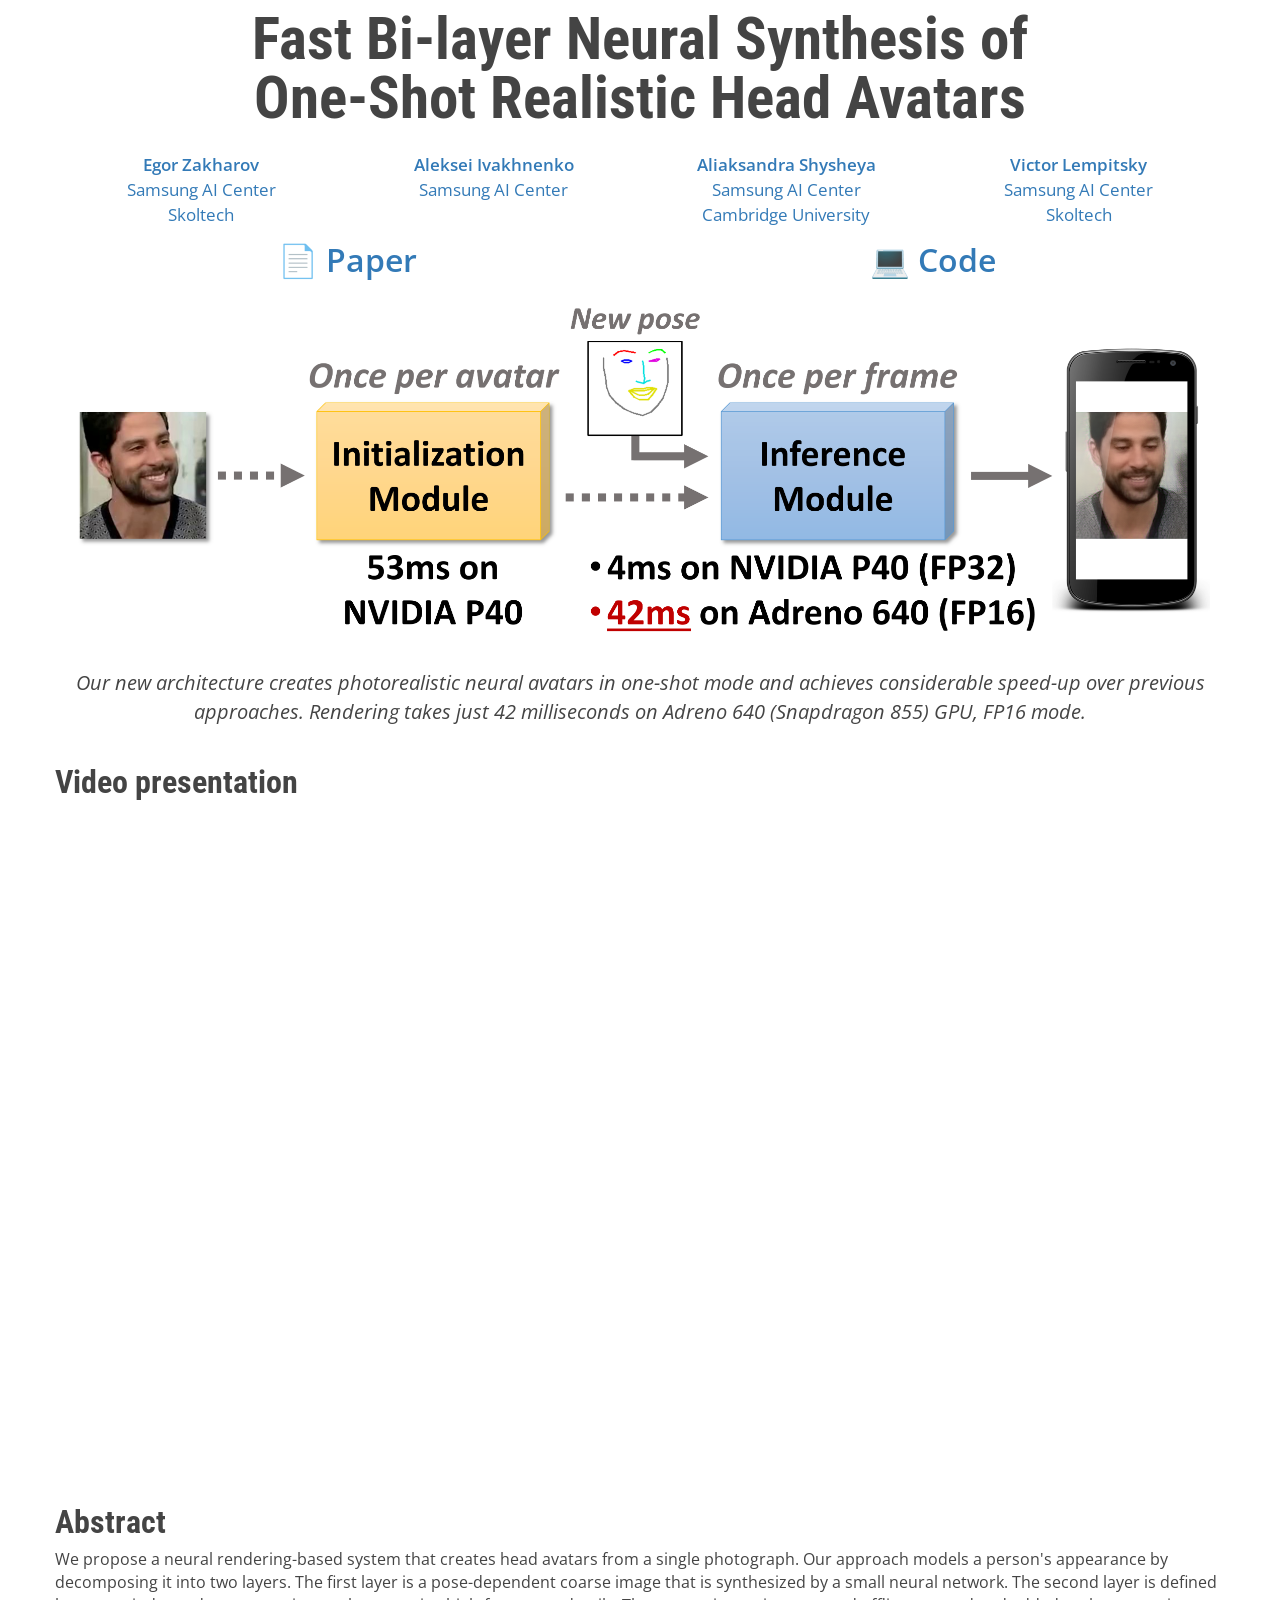
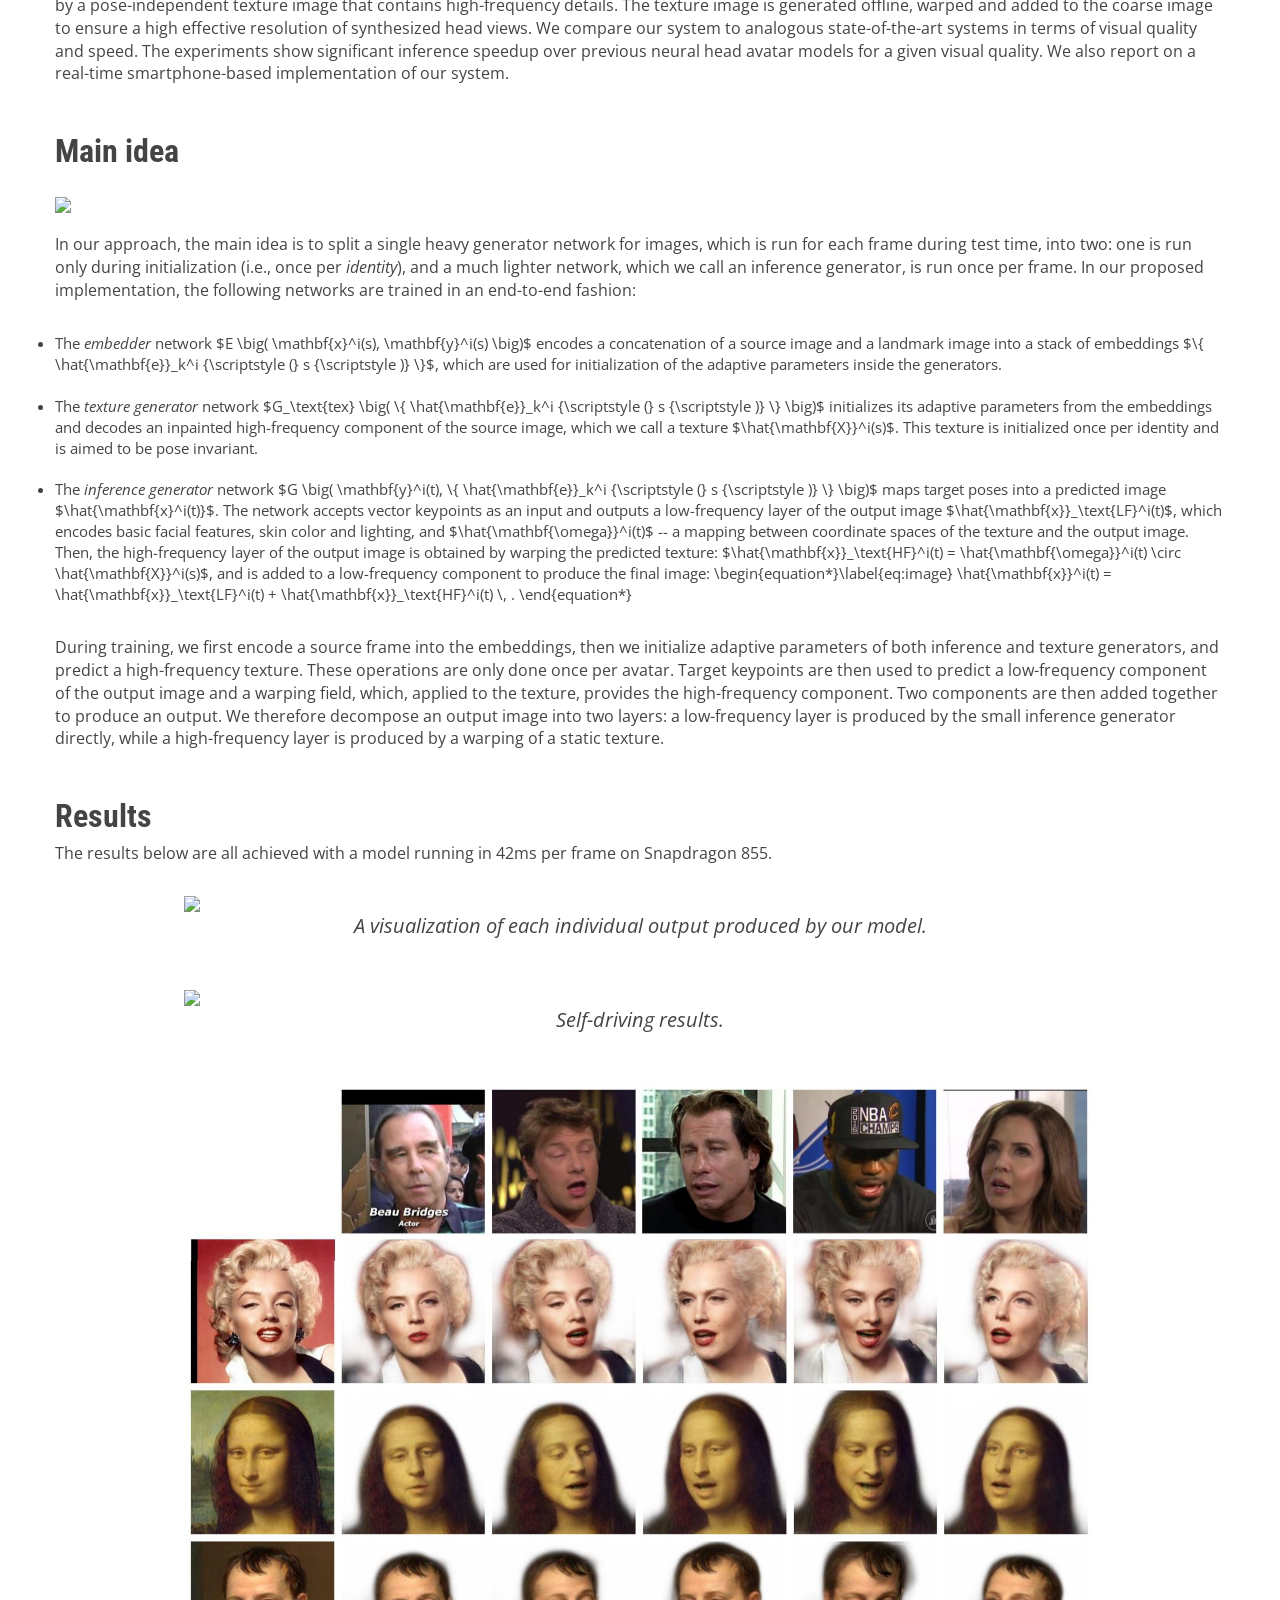
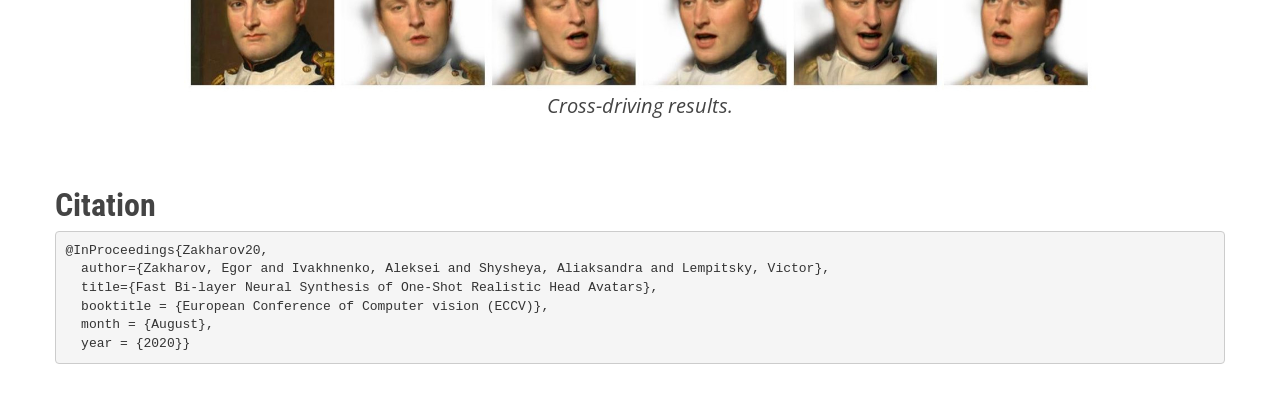
==== bilayer-model/index.html @ 9d3a12e8 "modified dirname" ====
<style type="text/css">
 * { padding: 0; margin: 0;}

    .container {
        padding: 0px;
        margin: 0px;
        color: #404040;
        font-size: 11pt;
        font-family: 'Open Sans', sans-serif;
        font-style: normal;
        font-weight: 400;
        color: #444;
        /*background-color: #FFFDFA;*/
        /*background: linear-gradient(to right, white, #eee, white);
        background: -webkit-linear-gradient( right, white, #eee, white)*/
        /*background-image: url("/PaintSwatches_1400x900.jpg");*/
        /*font-family: 'textbook', arial, sans-serif;*/
        /*margin-left: auto;
        margin-right: auto;*/
        /*max-width: 2000px;*/
    }

    .container-video {
      position: relative;
      overflow: hidden;
      width: 100%;
      padding-top: 56.25%; /* 16:9 Aspect Ratio (divide 9 by 16 = 0.5625) */
    }
    /* Then style the iframe to fit in the container div with full height and width */
    .responsive-iframe {
      position: absolute;
      top: 0;
      left: 0;
      bottom: 0;
      right: 0;
      width: 100%;
      height: 100%;
    }
   .section {
      padding-top: 20px;
      padding-bottom: 20px;
    }


   .title {
      color: #000000;
      font-family: 'Roboto Condensed', sans-serif;
      padding-top: 10px;
      padding-bottom: 25px;
      font-size: 44pt;
      line-height: 100%;
      font-weight: 700;
      color: #444;
    }
    
    .author {
      font-size: 13pt;
    }

    .links {
      font-size: 24pt;
    }

    .section_title {
      color: #000000;
      font-family: 'Roboto Condensed', sans-serif;
      /*padding-top: 10px;*/
      /*padding-bottom: 10px;*/
      font-size: 24pt;
      line-height: 100%;
      font-weight: 700;
      padding-bottom: 10px;
      color: #444;
      /*margin-left: auto;
        margin-right: auto;
      /*line-height: 100%;*/
      /*font-weight: 700;*/
    }
    
  .shadow {
      -webkit-box-shadow: 5px 5px 5px #aaa;
      -moz-box-shadow: 5px 5px 5px #aaa;
      box-shadow: 5px 5px 5px #aaa;
      margin-bottom: 10px;
  }

  .aff {
      margin-bottom: 16px;
      /*max-width: 40px;*/
      max-height: 30px
  }



    .img_authors {
      position: relative;
      max-width: 130px;
      max-height: 130px
    }

    .img_links {
      position: relative;
      max-width: 70px;
      max-height: 70px
    }

.img-responsive-2 {
  display: block;
  max-width: 80%;
  height: auto;
  margin-left: auto;
  margin-right: auto;
}

.text {
    position:relative;
    line-height:2em;
    overflow:hidden;
}
.fadingEffect {
    position:absolute;
    top:0; bottom:0; right:0;
    width:100%;
    background:#FFFAFA;
    -moz-animation: showHide 5s ease-in alternate infinite; /* Firefox */
    -webkit-animation: showHide 5s ease-in alternate infinite; /* Safari and Chrome */
    -ms-animation: showHide 5s ease-in alternate infinite; /* IE10 */
    -o-animation: showHide 5s ease-in alternate infinite; /* Opera */
    animation: showHide 5s ease-in alternate infinite;
}
@-webkit-keyframes showHide { /* Chrome, Safari */
    0% {width:100%}
    40% {width:0%}
    60% {width:0%;}
    100% {width:100%;}
}
@-moz-keyframes showHide { /* FF */
    0% {width:100%}
    40% {width:0%}
    60% {width:0%;}
    100% {width:100%;}
}
@-ms-keyframes showHide { /* IE10 */
    0% {width:100%}
    40% {width:0%}
    60% {width:0%;}
    100% {width:100%;}
}
@-o-keyframes showHide { /* Opera */
    0% {width:100%}
    40% {width:0%}
    60% {width:0%;}
    100% {width:100%;}
}
@keyframes showHide {
    0% {width:100%}
    40% {width:0%}
    60% {width:0%;}
    100% {width:100%;}
}


#cf {
  position:relative;
  max-height:301px;
  /*width:450px;*/

  width:100%;
  height:100%;
  /*overflow:hidden; */
  /*width:inherit;*/

  /*max-height: auto;*/

  /*margin:0 auto;*/
}

#cf img {
  position:absolute;
  
  /*height:100%;*/
  /*width:100%;*/

  opacity: 0;
  left:0;
  -webkit-transition: opacity 1s ease-in-out;
  -moz-transition: opacity 1s ease-in-out;
  -o-transition: opacity 1s ease-in-out;
  transition: opacity 1s ease-in-out;
  animation-name: cfFadeInOut;
  animation-timing-function: ease-in-out;
  animation-iteration-count: infinite;
  animation-duration: 28s;  /* 7*4 */
}


@keyframes cfFadeInOut {
  /* fade out */
  0% {
    opacity:0;
  }
  5% {
    opacity:1;
  }
  /* fade in */
  14.28% {
    opacity:1;
  }
  19.28% {
    opacity:0;
  }
}

#cf img:nth-of-type(7) {
  animation-delay: 24s;
}
#cf img:nth-of-type(6) {
  animation-delay: 20s;
}
#cf img:nth-of-type(5) {
  animation-delay: 16s;
}
#cf img:nth-of-type(4) {
  animation-delay: 12s;
}
#cf img:nth-of-type(3) {
  animation-delay: 8s;
}
#cf img:nth-of-type(2) {
  animation-delay: 4s;
}
#cf img:nth-of-type(1) {
  animation-delay: 0s;
}

.row-centered {
    text-align:center;
}
.col-centered {
    display:inline-block;
    float:none !important;
    /* reset the text-align */
    text-align:center;
    /* inline-block space fix */
    margin-right:-4px;
    min-width: 170px;
}

html, body {
  margin-top: 0px;
  margin-bottom: 0px;
  margin-left: 10px;
  margin-right: 10px;
  height: 100%;             /* need for iframe height 100% to work */
}

iframe {
  box-sizing: border-box;   /* make the border size be included in the height */
  /*display: block;            make them block to fix white space margin */
  width: 100%;
}

.hint {
  color: #A00;
  font-size: 10pt;
  margin-bottom: 10px;
}

.img-process {
  /*width: 100%;*/
  margin: 5px;
  max-height: 200px; 
  -webkit-transition: opacity 0.2s ease-in-out;
  -moz-transition: opacity 0.2s ease-in-out;
  -ms-transition: opacity 0.2s ease-in-out;
  -o-transition: opacity 0.2s ease-in-out;
  transition: opacity 0.2s ease-in-out;
  opacity: 1;
}
.img-process:hover{
  cursor: pointer;
  opacity: 0.6;
}

.centeredd {
  position: fixed;
  top: 50%;
  left: 50%;
  transform: translate(-50%, -50%);
  -webkit-transform: translate(-50%, -50%);
  -moz-transform: translate(-50%, -50%);
  -o-transform: translate(-50%, -50%);
  -ms-transform: translate(-50%, -50%);
}

p {
  font-size: 16px;
}

</style>

<!doctype html>
<html lang="en">
  <head>
    <!-- Global site tag (gtag.js) - Google Analytics -->
    <script async src="https://www.googletagmanager.com/gtag/js?id=UA-176056447-1"></script>
    <script>
      window.dataLayer = window.dataLayer || [];
      function gtag(){dataLayer.push(arguments);}
      gtag('js', new Date());

      gtag('config', 'UA-176056447-1');
    </script>

    <!-- <meta name="viewport" content="width=device-width, initial-scale=1.0"> -->
    <meta charset="utf-8">
    <meta name="viewport" content="width=device-width, initial-scale=1, shrink-to-fit=no">
    <title>Fast Bi-layer Neural Synthesis of One-Shot Realistic Head Avatars</title>
    <meta property="og:title" content="Fast Bi-layer Neural Synthesis of One-Shot Realistic Head Avatars" />

    <!-- Latest compiled and minified CSS -->
    <link rel="stylesheet" href="https://maxcdn.bootstrapcdn.com/bootstrap/3.3.7/css/bootstrap.min.css" integrity="sha384-BVYiiSIFeK1dGmJRAkycuHAHRg32OmUcww7on3RYdg4Va+PmSTsz/K68vbdEjh4u" crossorigin="anonymous">

    <!-- Optional theme -->
    <link rel="stylesheet" href="https://maxcdn.bootstrapcdn.com/bootstrap/3.3.7/css/bootstrap-theme.min.css" integrity="sha384-rHyoN1iRsVXV4nD0JutlnGaslCJuC7uwjduW9SVrLvRYooPp2bWYgmgJQIXwl/Sp" crossorigin="anonymous"><!-- <link rel="stylesheet" href="../css/bootstrap-theme.min.css"> -->

    <!-- Google fonts -->
    <!-- <link href="../css/google-fonts.css" rel="stylesheet" type="text/css"> -->
    <link href="https://fonts.googleapis.com/css?family=Roboto+Condensed:400,700|Open+Sans:300italic,400italic,600italic,400,700,300,600" rel="stylesheet" type="text/css">

    <!-- Photoswipe -->
    <link href="https://cdnjs.cloudflare.com/ajax/libs/photoswipe/4.1.2/photoswipe.css" rel="stylesheet">
    <link href="https://cdnjs.cloudflare.com/ajax/libs/photoswipe/4.1.2/default-skin/default-skin.css" rel="stylesheet">

    <script type="text/x-mathjax-config">
    MathJax.Hub.Config({
      tex2jax: {inlineMath: [['$','$'], ['\\(','\\)']]},
      TeX: { equationNumbers: { autoNumber: "AMS" } },
    });
    </script>

  <script type="text/javascript" async
    src="https://cdnjs.cloudflare.com/ajax/libs/mathjax/2.7.2/MathJax.js?config=TeX-MML-AM_CHTML">
  </script>
  <script>
    function resizeIframe(obj) {
      obj.style.height = 0;
      obj.style.height = (obj.contentWindow.document.body.scrollHeight + 5) + 'px';
    }
  </script>
  <script language="JavaScript">

    function resize_iframe()
    {
      obj = document.getElementById("myiframe")

      obj.style.height = 0;
      obj.style.height = (obj.contentWindow.document.body.scrollHeight) + 'px';
      
      document.getElementById("cf").style.height = document.getElementById("lastimage").height + 8;
    }
    window.onresize=resize_iframe; 
    

  </script>

  </head>

  <body>
    <script src="zepto.min.js"></script>
  <script>
    window.addEventListener('message', function(event) {
      if(height = event.data['height']) {
        $('iframe').css('height', height + 'px')
      }
    });
    

    // var resizeEvent = new Event('resize');
    // window.dispatchEvent(resizeEvent);
    
  </script>
  <div class="container">

  <center>
    <div class="title">Fast Bi-layer Neural Synthesis of <br/>
    One-Shot Realistic Head Avatars</div>
  </center>
   

 <center>
    <div class="row row-eq-height" style="margin-bottom: -10px">
      <!-- <div class="col-sm-12"> -->
      <div class="col-sm-15">
        <a href="https://scholar.google.com/citations?user=wyF-PxIAAAAJ">
          <div class="col-sm-3" style="margin-bottom: 10px">
            <!-- <div class="col-sm-12"> -->
              <div class="author"><span style="font-weight: 600">Egor Zakharov</span><br>Samsung AI Center<br>Skoltech</div>
            <!-- </div> -->
          </div>
        </a>
        <a href="https://www.linkedin.com/in/aleksei-ivakhnenko">
          <div class="col-sm-3" style="margin-bottom: 10px">
            <!-- <div class="col-sm-12"> -->
              <div class="author"><span style="font-weight: 600">Aleksei Ivakhnenko</span><br>Samsung AI Center</div>
            <!-- </div> -->
          </div>
        </a>
        <a href="https://scholar.google.com/citations?user=Zm8hNeUAAAAJ&hl=en">
          <div class="col-sm-3" style="margin-bottom: 10px">
            <!-- <div class="col-sm-12"> -->
              <div class="author"><span style="font-weight: 600">Aliaksandra Shysheya</span><br>Samsung AI Center<br>Cambridge University</div>
            <!-- </div> -->
          </div>
        </a>
        <a href="http://sites.skoltech.ru/compvision/members/vilem">
          <div class="col-sm-3" style="margin-bottom: 10px">
            <!-- <div class="col-sm-12"> -->
              <div class="author"><span style="font-weight: 600">Victor Lempitsky</span><br>Samsung AI Center<br>Skoltech</div>
            <!-- </div> -->
          </div>
        </a>
      </div>
      <div class="col-sm-15">
        <a href="">
          <div class="col-sm-6" style="margin-bottom: 10px">
            <!-- <div class="col-sm-12"> -->
              <div class="links"><span style="font-weight: 600">&#128196; Paper</span></div>
            <!-- </div> -->
          </div>
        </a>
        <a href="https://github.com/saic-violet/bilayer-model">
          <div class="col-sm-6" style="margin-bottom: 10px">
            <!-- <div class="col-sm-12"> -->
              <div class="links"><span style="font-weight: 600">💻 Code</span></div>
            <!-- </div> -->
          </div>
        </a>
      </div>
    <!-- </div> -->
    </div>
  </center>


  <!-- ====================================================== -->
  <!-- ===================== TEASER ============== -->
  <!-- ====================================================== -->

  <center>
    <div class="row section center row-eq-height">
      <div class="col center col-sm-12">
          <center>
          <img src="assets/teaser.png" class="img-responsive"/>
          </center>
        <span style="font-size:20px"><i><br>Our new architecture creates photorealistic neural avatars in one-shot mode and achieves considerable speed-up over previous approaches. Rendering takes just 42 milliseconds on Adreno 640 (Snapdragon 855) GPU, FP16 mode.</i>
        </span>
      </div>
    </div>
  </center>

  <div class="row section">
    <div class="section_title">Video presentation</div>
    <div class="col center col-sm-12 container-video">
      <iframe class="responsive-iframe" src="https://www.youtube.com/embed/54tji11VhOI" frameborder="0" allow="accelerometer; autoplay; encrypted-media; gyroscope; picture-in-picture" allowfullscreen></iframe>
    </div>
  </div>

  <!-- ====================================================== -->
  <!-- ===================== ABSTRACT ======================= -->
  <!-- ====================================================== -->
  <div class="row section">
    <!-- <div class="col-xs-8 col-xs-offset-2 text-justify"> -->
    <div class="section_title">Abstract</div>
    <p> <!-- style="text-indent: 30px" -->
      We propose a neural rendering-based system that creates head avatars from a single photograph. Our approach models a person's appearance by decomposing it into two layers. The first layer is a pose-dependent coarse image that is synthesized by a small neural network. The second layer is defined by a pose-independent texture image that contains high-frequency details. The texture image is generated offline, warped and added to the coarse image to ensure a high effective resolution of synthesized head views. We compare our system to analogous state-of-the-art systems in terms of visual quality and speed. The experiments show significant inference speedup over previous neural head avatar models for a given visual quality. We also report on a real-time smartphone-based implementation of our system.
    </p>
    <!-- </div> -->
  </div>
  
  <div class="row section">
    <!-- <div class="col-xs-8 col-xs-offset-2 text-justify"> -->
    <div class="section_title">Main idea</div>
    <center>
      <div class="row section center row-eq-height">
        <div class="col center col-sm-12">
            <center>
            <img src="assets/scheme.png" class="img-responsive"/>
            </center>
          </span>
        </div>
      </div>
    </center>
    <p> <!-- style="text-indent: 30px" -->
      In our approach, the main idea is to split a single heavy generator network for images, which is run for each frame during test time, into two: one is run only during initialization (i.e., once per <i>identity</i>), and a much lighter network, which we call an inference generator, is run once per frame. In our proposed implementation, the following networks are trained in an end-to-end fashion:
    </p>

    <br>

    <ul>
      <li>The <i>embedder</i> network $E \big( \mathbf{x}^i(s), \mathbf{y}^i(s) \big)$ encodes a concatenation of a source image and a landmark image into a stack of embeddings $\{ \hat{\mathbf{e}}_k^i {\scriptstyle  (} s {\scriptstyle  )} \}$, which are used for initialization of the adaptive parameters inside the generators.</li>

      <br>

      <li>The <i>texture generator</i> network $G_\text{tex} \big( \{ \hat{\mathbf{e}}_k^i {\scriptstyle  (} s {\scriptstyle  )} \} \big)$ initializes its adaptive parameters from the embeddings and decodes an inpainted high-frequency component of the source image, which we call a texture $\hat{\mathbf{X}}^i(s)$. This texture is initialized once per identity and is aimed to be pose invariant.</li>

      <br>

      <li>The <i>inference generator</i> network $G \big( \mathbf{y}^i(t), \{ \hat{\mathbf{e}}_k^i {\scriptstyle  (} s {\scriptstyle  )} \} \big)$ maps target poses into a predicted image $\hat{\mathbf{x}^i(t)}$. The network accepts vector keypoints as an input and outputs a low-frequency layer of the output image $\hat{\mathbf{x}}_\text{LF}^i(t)$, which encodes basic facial features, skin color and lighting, and $\hat{\mathbf{\omega}}^i(t)$ -- a mapping between coordinate spaces of the texture and the output image. Then, the high-frequency layer of the output image is obtained by warping the predicted texture: $\hat{\mathbf{x}}_\text{HF}^i(t) = \hat{\mathbf{\omega}}^i(t) \circ \hat{\mathbf{X}}^i(s)$, and is added to a low-frequency component to produce the final image:
                
      \begin{equation*}\label{eq:image}
          \hat{\mathbf{x}}^i(t) = \hat{\mathbf{x}}_\text{LF}^i(t) + \hat{\mathbf{x}}_\text{HF}^i(t) \, .
      \end{equation*}
      </li>
    </ul>

    <br>

    <p>
      During training, we first encode a source frame into the embeddings, then we initialize adaptive parameters of both inference and texture generators, and predict a high-frequency texture. These operations are only done once per avatar. Target keypoints are then used to predict a low-frequency component of the output image and a warping field, which, applied to the texture, provides the high-frequency component. Two components are then added together to produce an output. We therefore decompose an output image into two layers: a low-frequency layer is produced by the small inference generator directly, while a high-frequency layer is produced by a warping of a static texture.
    </p>
  </div>

  <div class="row section center row-eq-height">
    <!-- <div class="col-xs-8 col-xs-offset-2 text-justify"> -->
    <div class="section_title">Results</div>
    <p>The results below are all achieved with a model running in 42ms per frame on Snapdragon 855.</p>
    <br>
    <div class="col center col-sm-12">
      <center>
      <img src="assets/visuals_comp.gif" class="img-responsive-2 center"/>
      <span style="font-size:20px"><i>A visualization of each individual output produced by our model.<br><br></i></span>
      </center>
    </div>
    <div class="col center col-sm-12">
      <br>
      <center>
      <img src="assets/visuals_self.gif" class="img-responsive-2 center"/>
      <span style="font-size:20px"><i>Self-driving results.<br><br></i></span> 
      </center>
    </div>
    <div class="col center col-sm-12">
      <br>
      <center>
      <img src="assets/visuals_cross.jpg" class="img-responsive-2 center"/>
      <span style="font-size:20px"><i>Cross-driving results.<br><br></i></span> 
      </center>
    </div>
  </div>

  <div class="row section center row-eq-height">
    <!-- <div class="col-xs-8 col-xs-offset-2 text-justify"> -->
    <div class="section_title">Citation</div>
    <pre>
@InProceedings{Zakharov20,
  author={Zakharov, Egor and Ivakhnenko, Aleksei and Shysheya, Aliaksandra and Lempitsky, Victor},
  title={Fast Bi-layer Neural Synthesis of One-Shot Realistic Head Avatars},
  booktitle = {European Conference of Computer vision (ECCV)},
  month = {August},
  year = {2020}}</pre>                                
  </div>
</body>
</html>
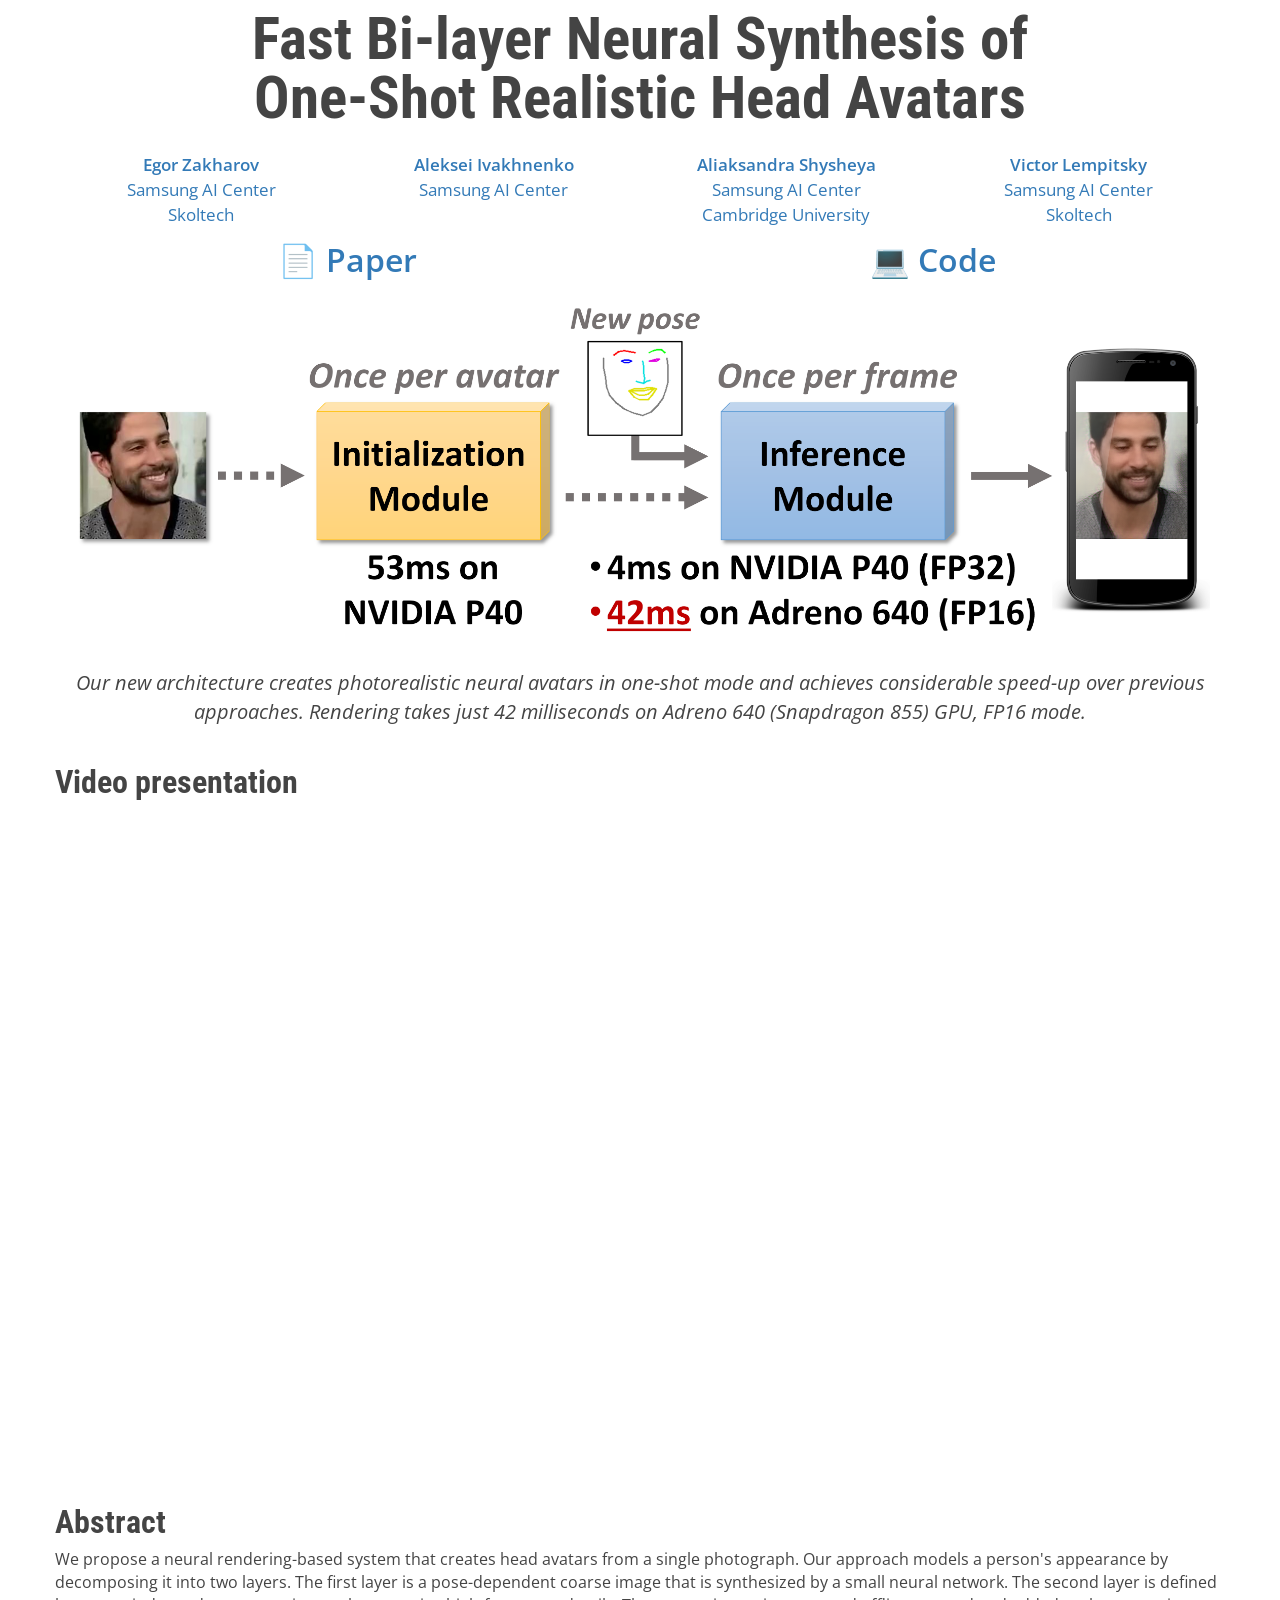
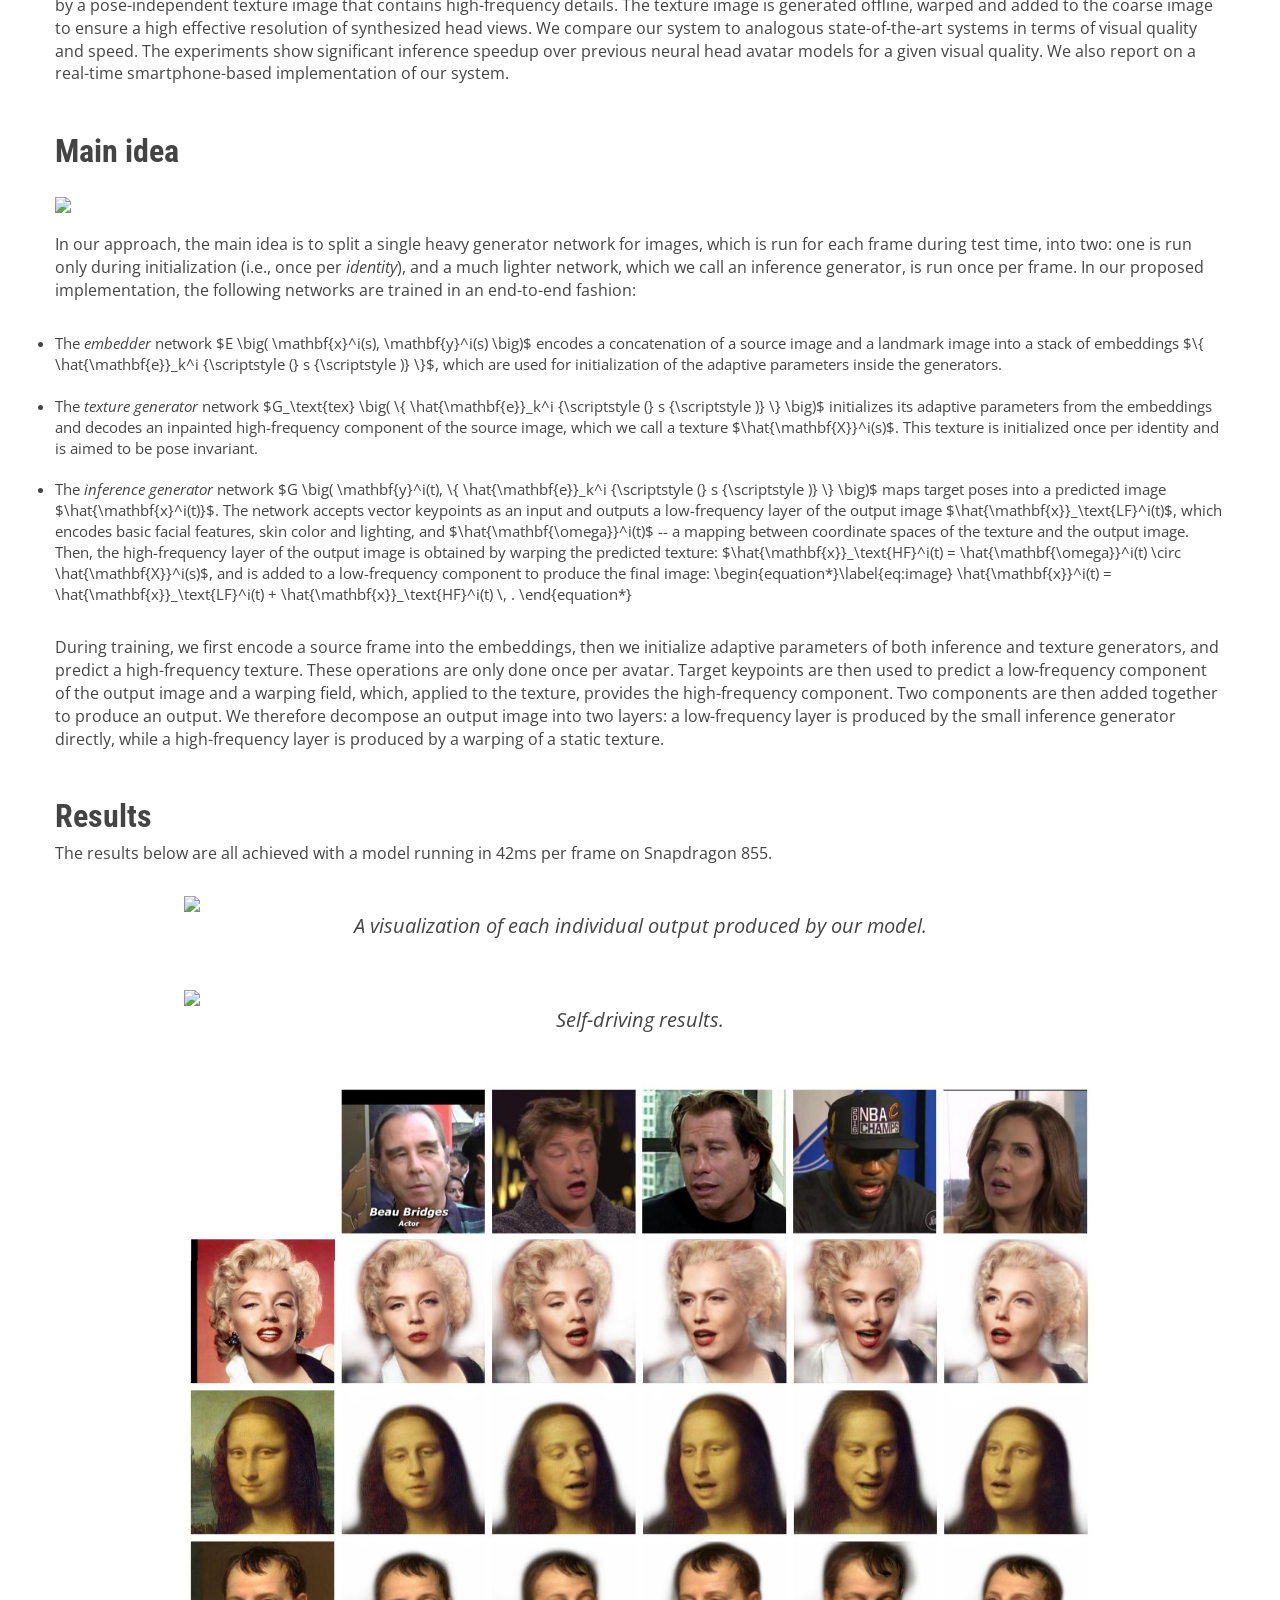
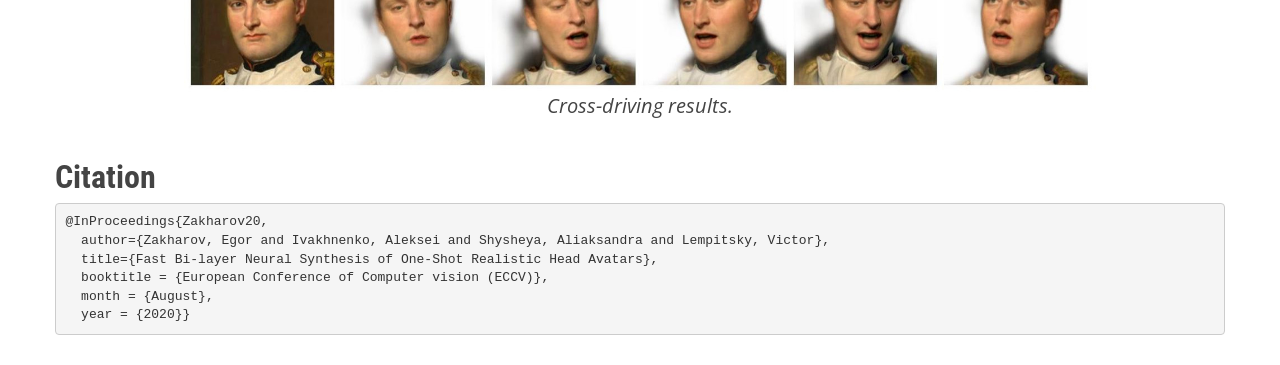
==== commit 5a168880: "Update index.html" ====
--- a/bilayer-model/index.html
+++ b/bilayer-model/index.html
@@ -542,7 +542,7 @@
       <br>
       <center>
       <img src="assets/visuals_cross.jpg" class="img-responsive-2 center"/>
-      <span style="font-size:20px"><i>Cross-driving results.<br><br></i></span> 
+      <span style="font-size:20px"><i>Cross-driving results.</i></span> 
       </center>
     </div>
   </div>
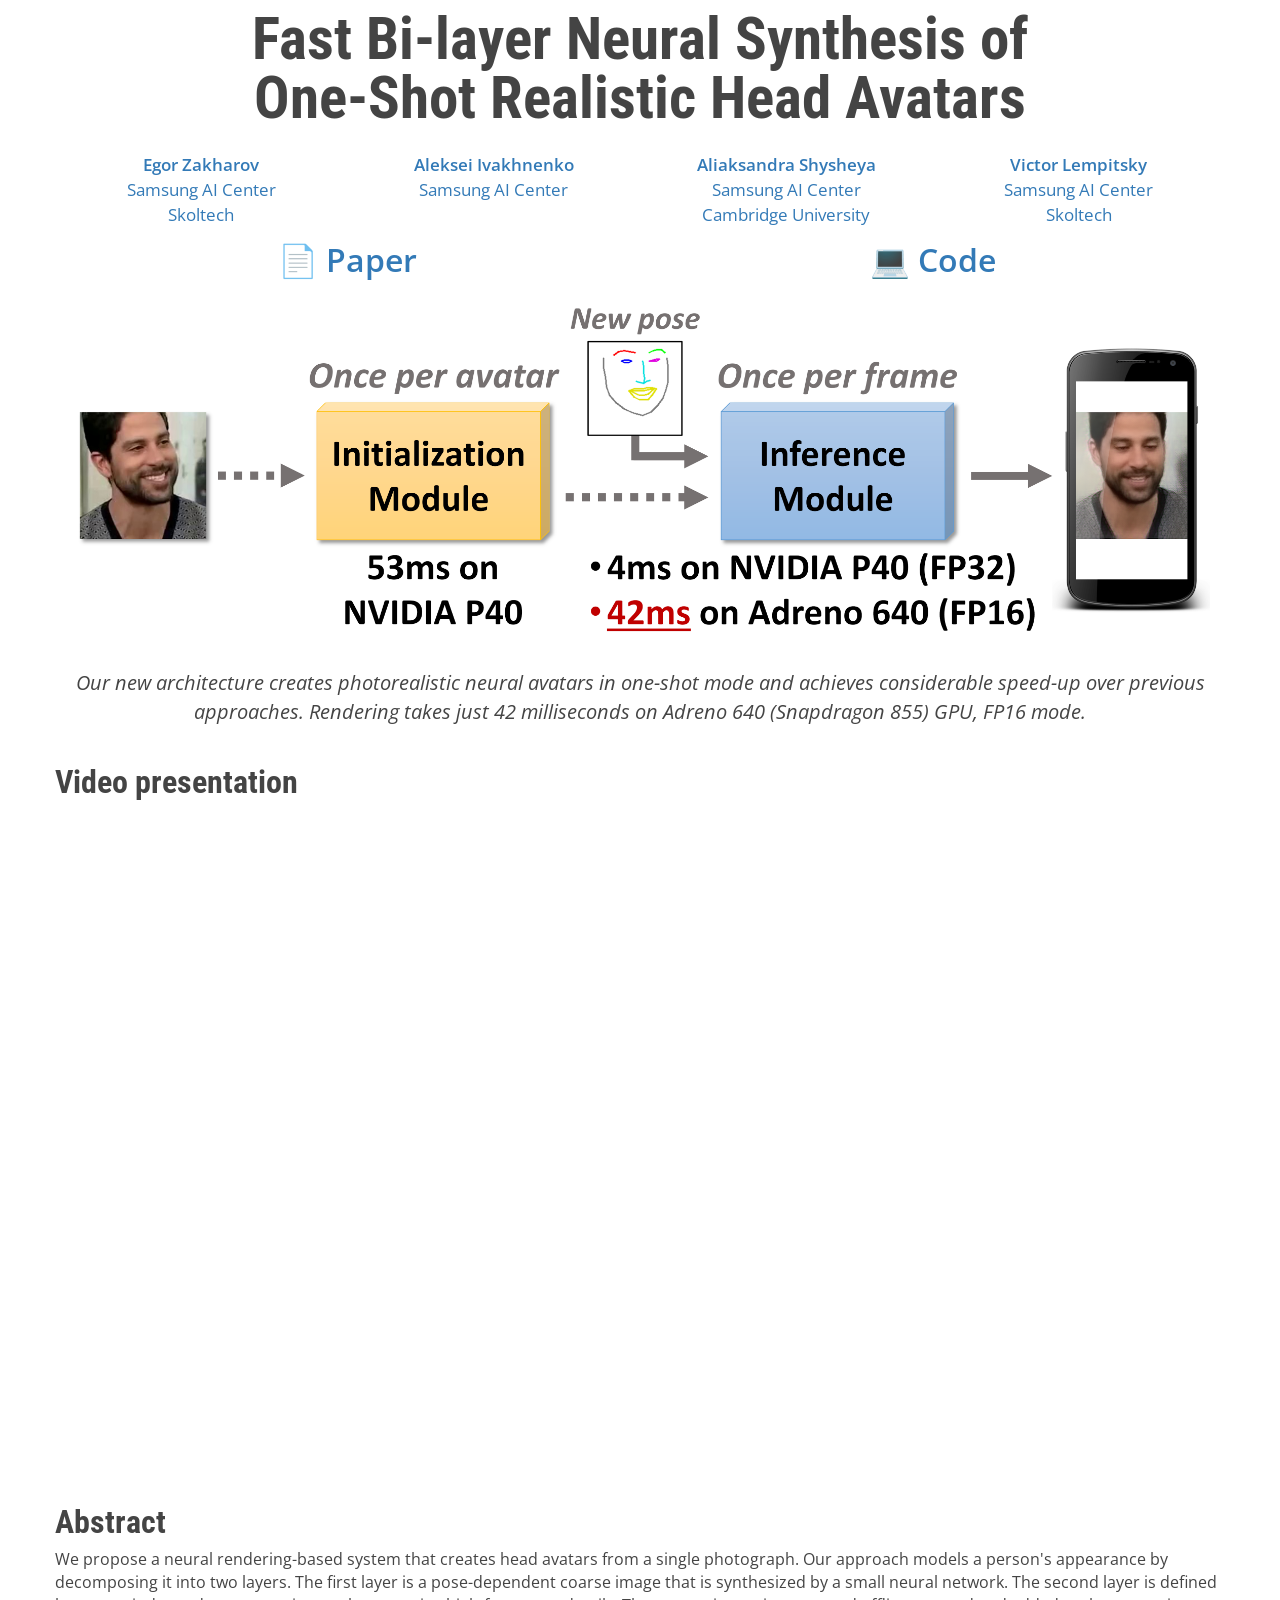
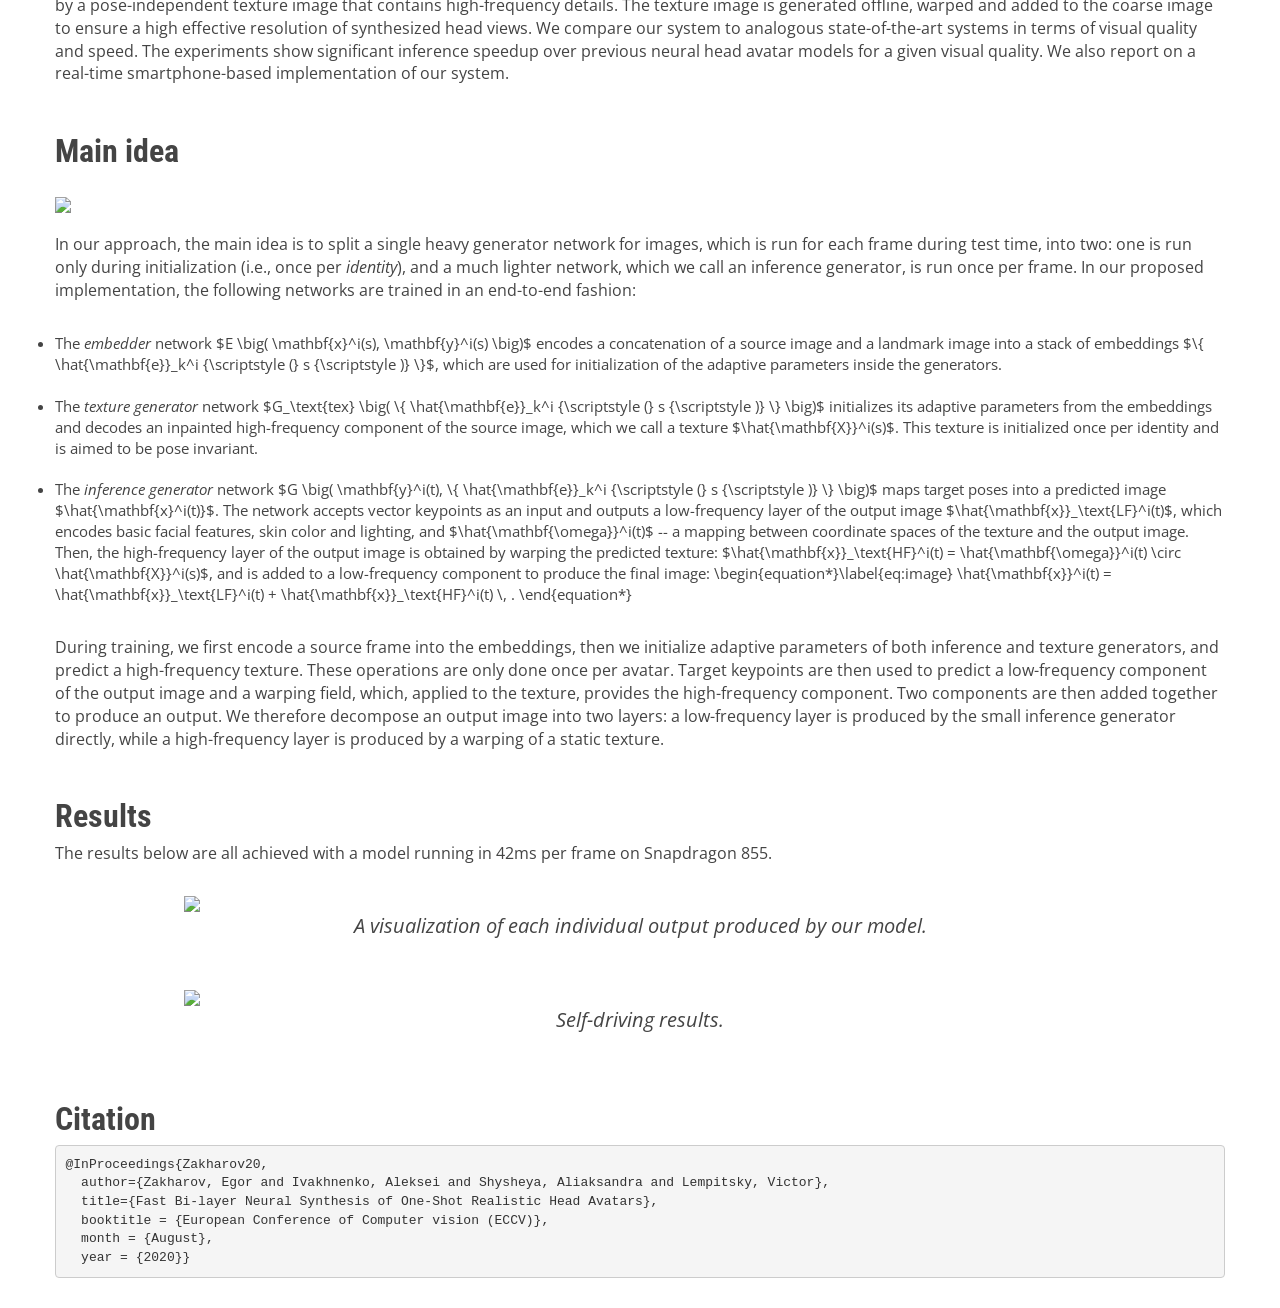
==== commit d000d2a9: "Update index.html" ====
--- a/bilayer-model/index.html
+++ b/bilayer-model/index.html
@@ -538,13 +538,6 @@
       <span style="font-size:20px"><i>Self-driving results.<br><br></i></span> 
       </center>
     </div>
-    <div class="col center col-sm-12">
-      <br>
-      <center>
-      <img src="assets/visuals_cross.jpg" class="img-responsive-2 center"/>
-      <span style="font-size:20px"><i>Cross-driving results.</i></span> 
-      </center>
-    </div>
   </div>
 
   <div class="row section center row-eq-height">
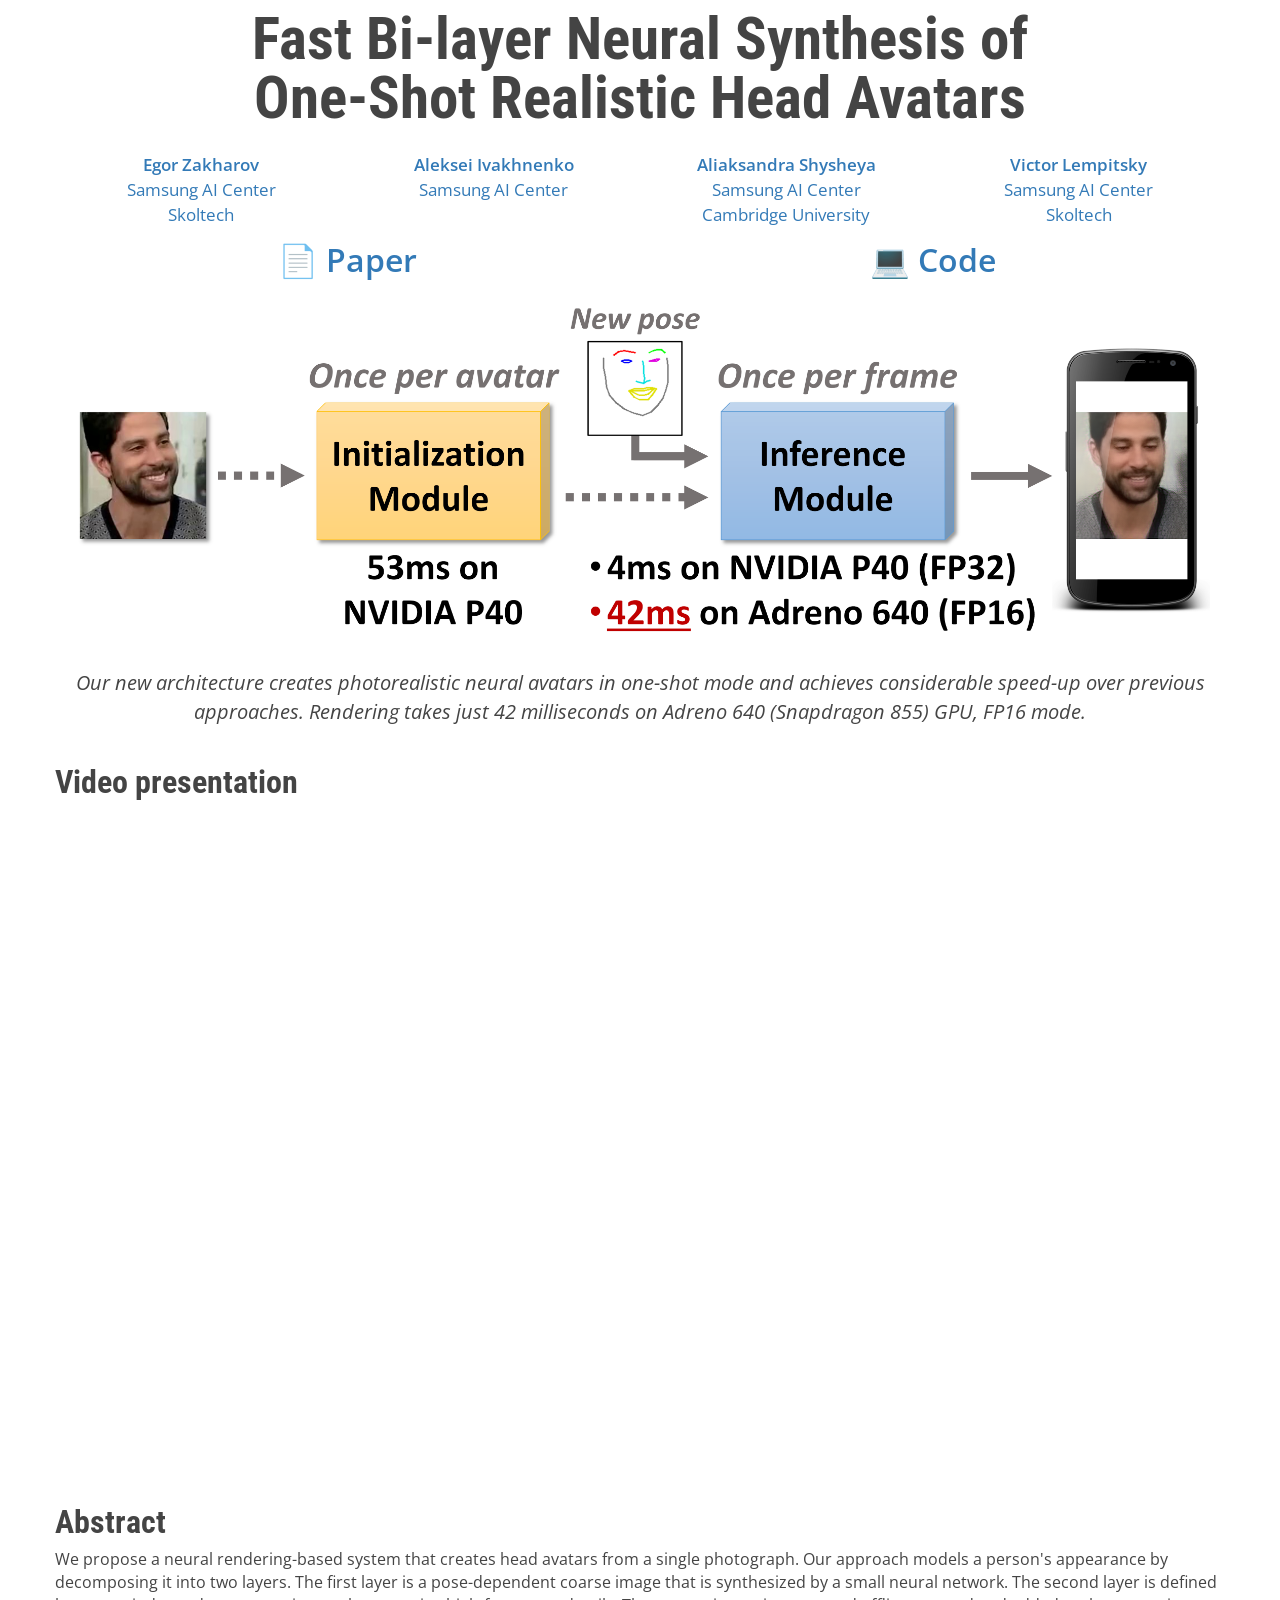
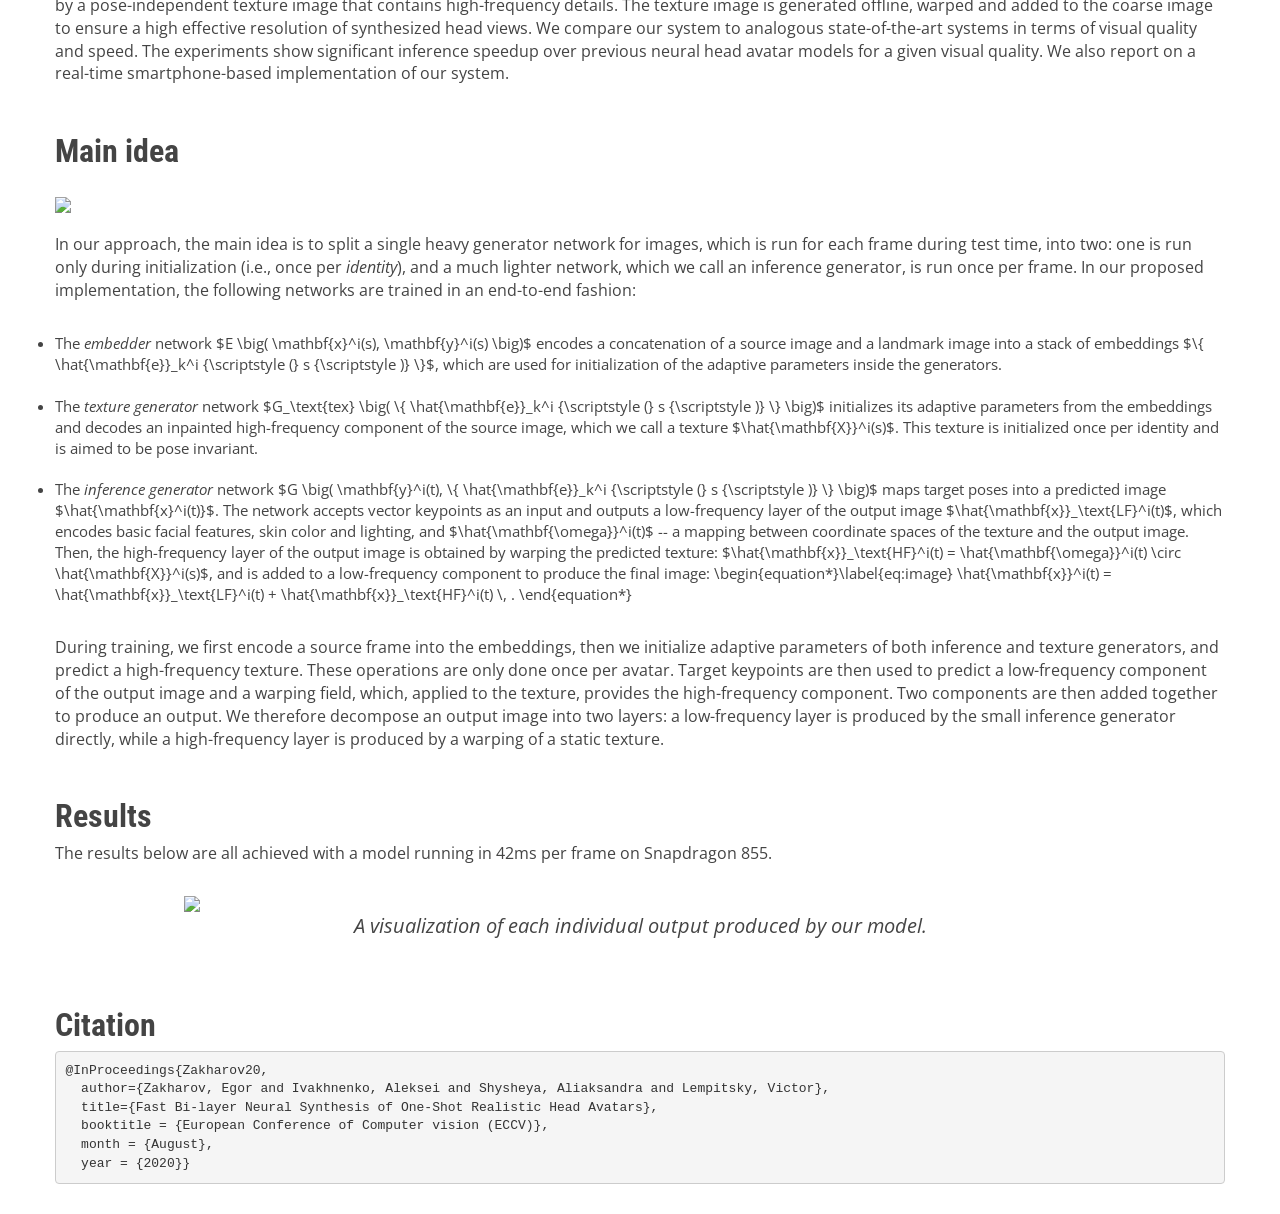
==== commit 822823d9: "Update index.html" ====
--- a/bilayer-model/index.html
+++ b/bilayer-model/index.html
@@ -531,13 +531,6 @@
       <span style="font-size:20px"><i>A visualization of each individual output produced by our model.<br><br></i></span>
       </center>
     </div>
-    <div class="col center col-sm-12">
-      <br>
-      <center>
-      <img src="assets/visuals_self.gif" class="img-responsive-2 center"/>
-      <span style="font-size:20px"><i>Self-driving results.<br><br></i></span> 
-      </center>
-    </div>
   </div>
 
   <div class="row section center row-eq-height">
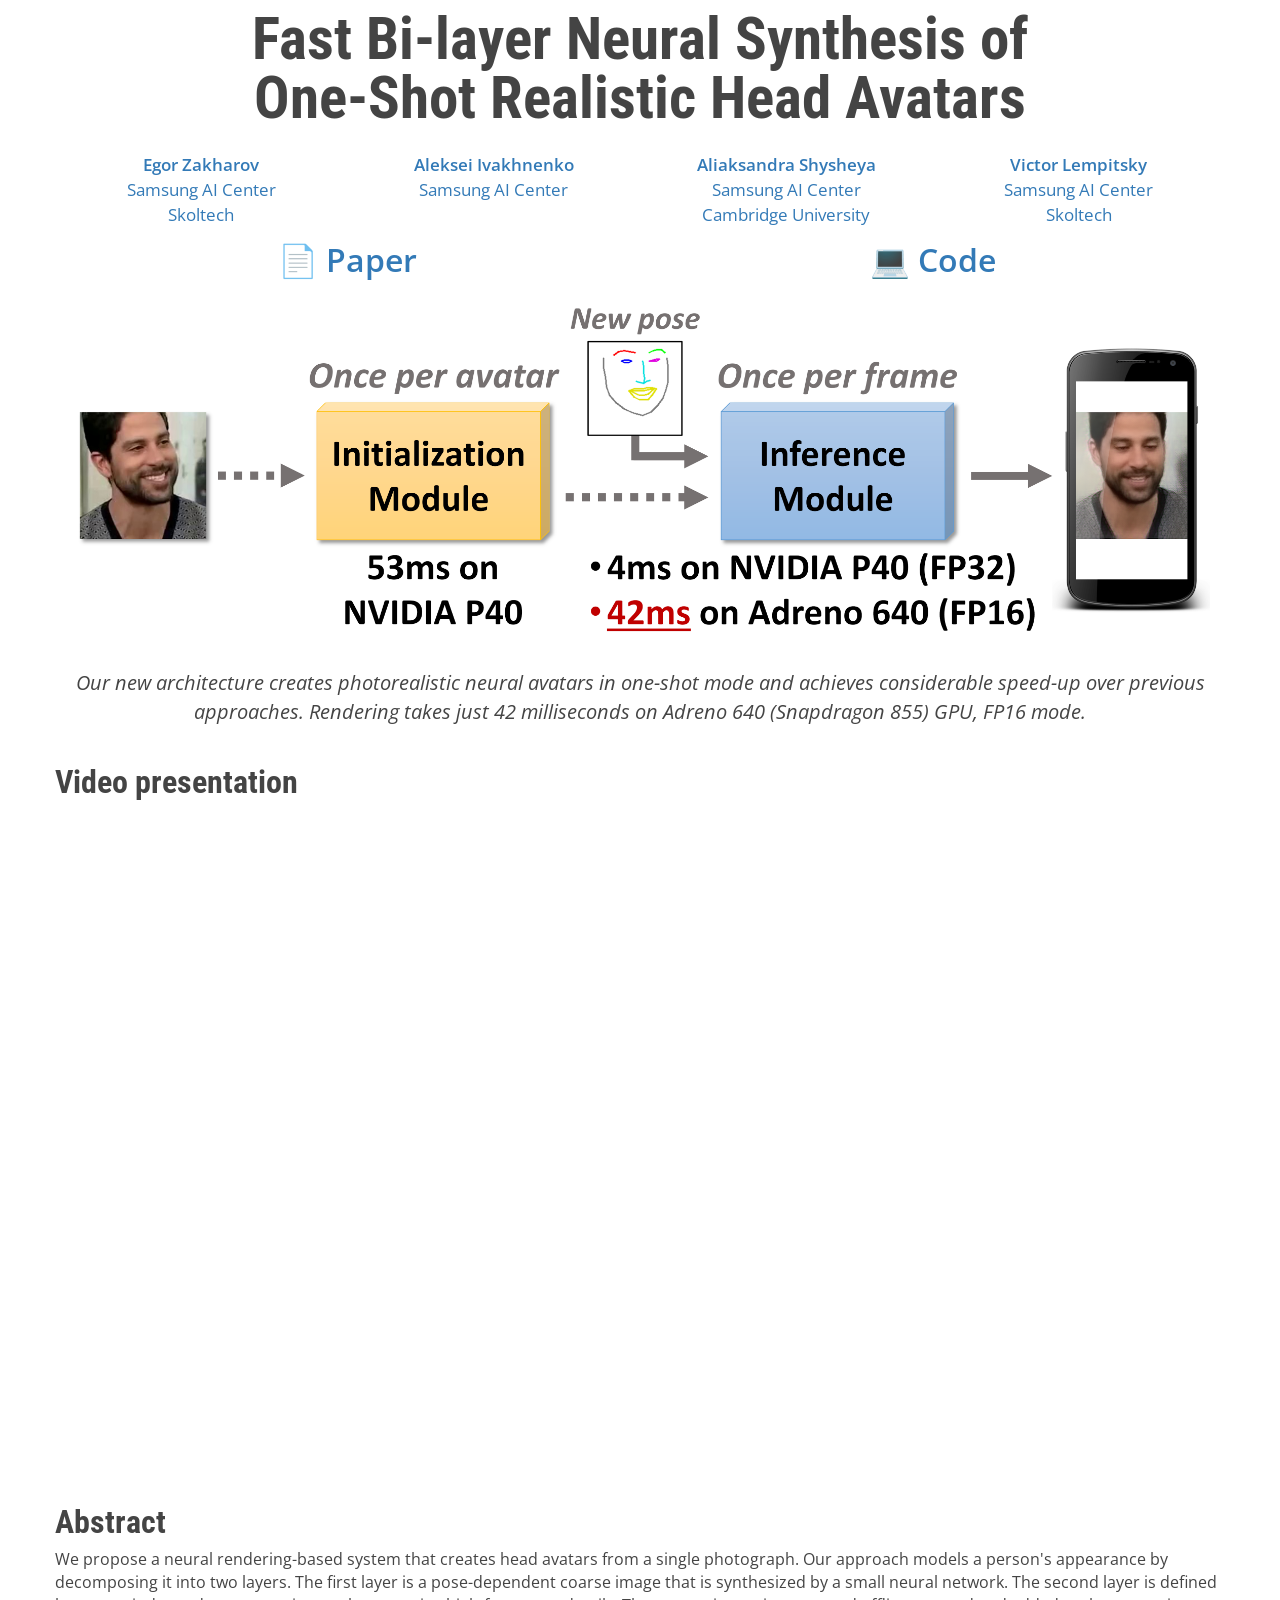
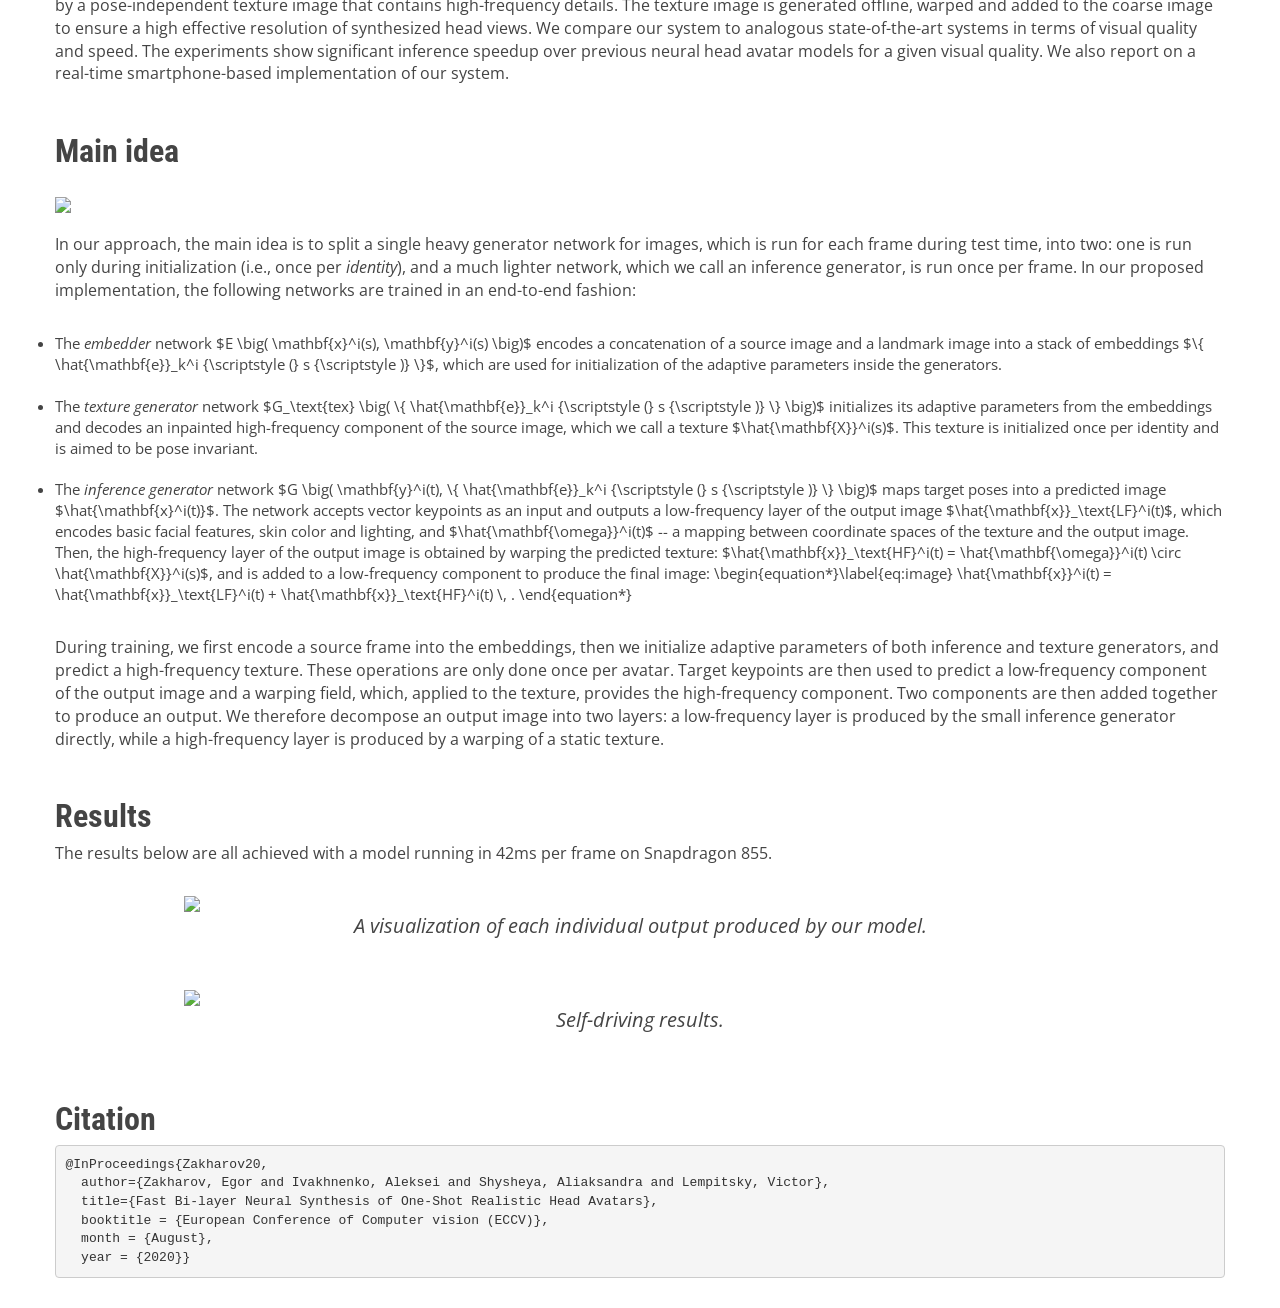
==== commit 940f6f7c: "Update index.html" ====
--- a/bilayer-model/index.html
+++ b/bilayer-model/index.html
@@ -531,6 +531,13 @@
       <span style="font-size:20px"><i>A visualization of each individual output produced by our model.<br><br></i></span>
       </center>
     </div>
+    <div class="col center col-sm-12">
+      <br>
+      <center>
+      <img src="assets/visuals_self.gif" class="img-responsive-2 center"/>
+      <span style="font-size:20px"><i>Self-driving results.<br><br></i></span> 
+      </center>
+    </div>
   </div>
 
   <div class="row section center row-eq-height">
